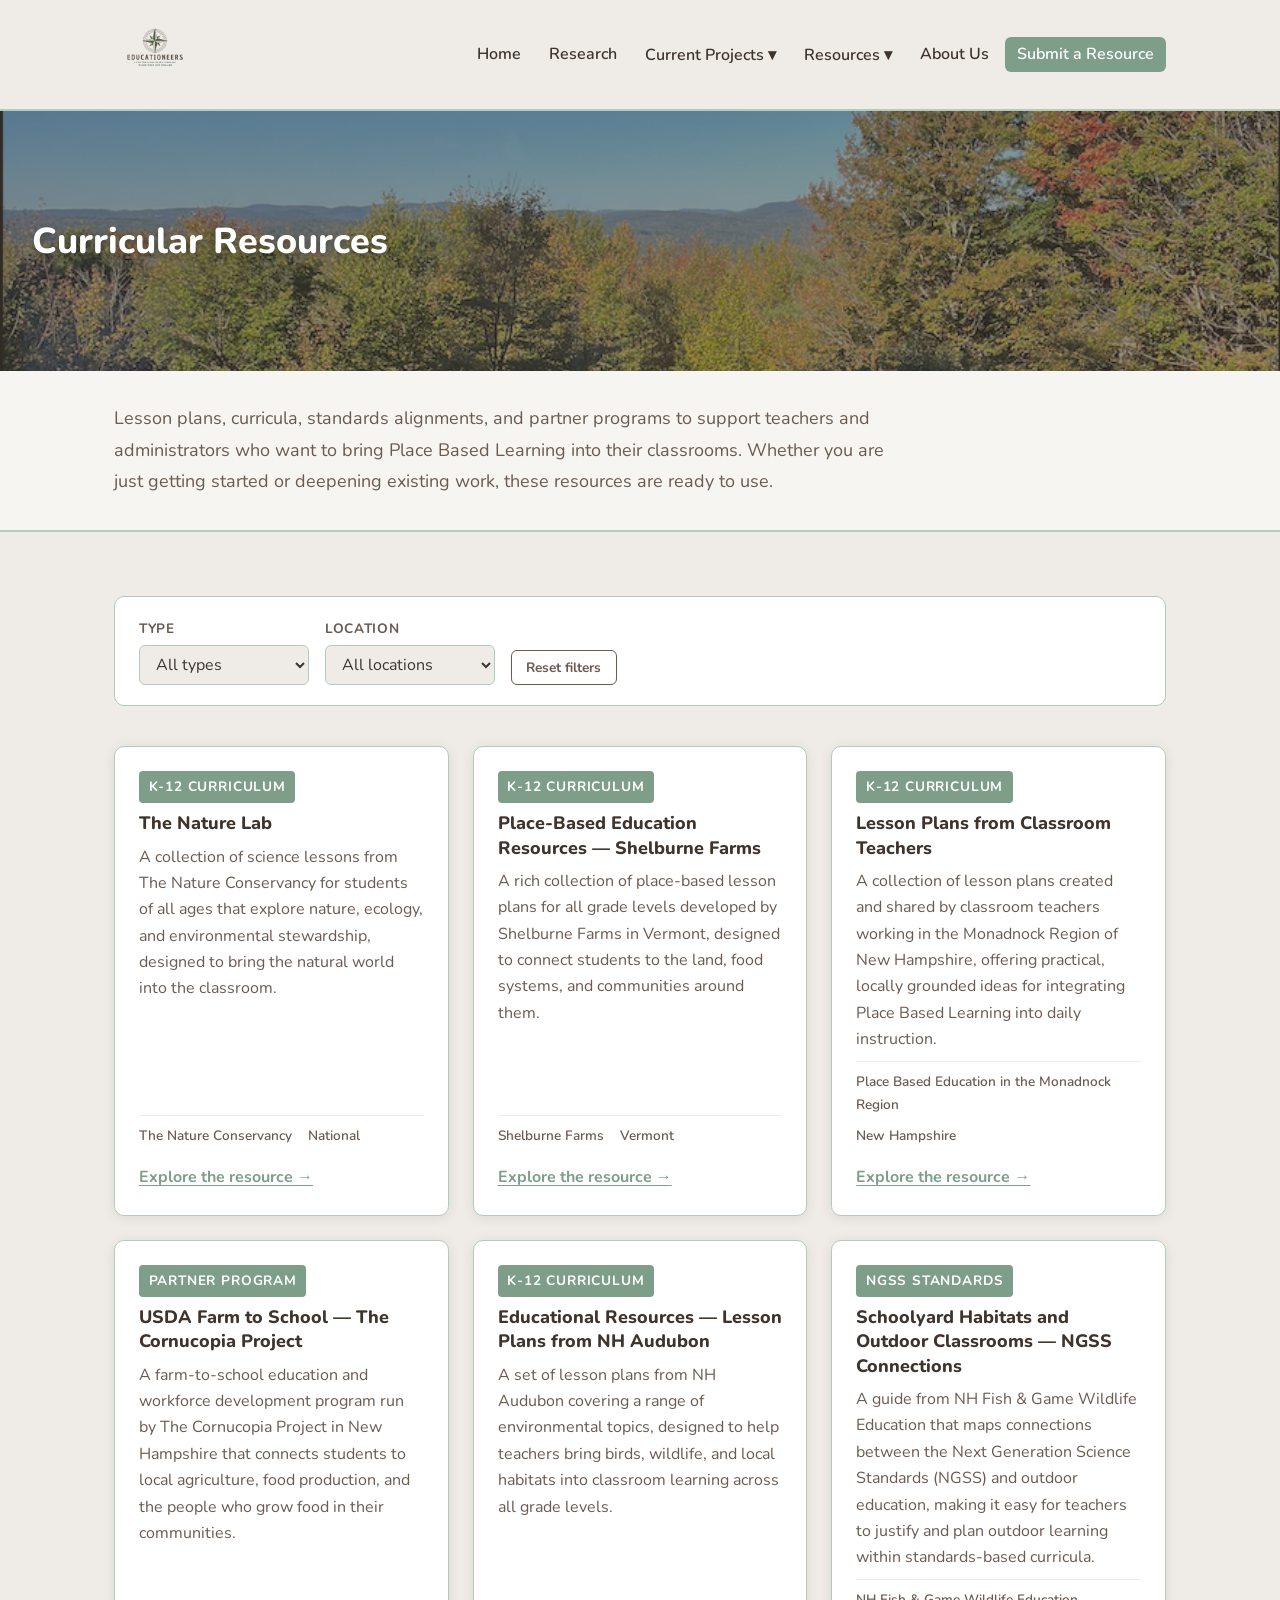
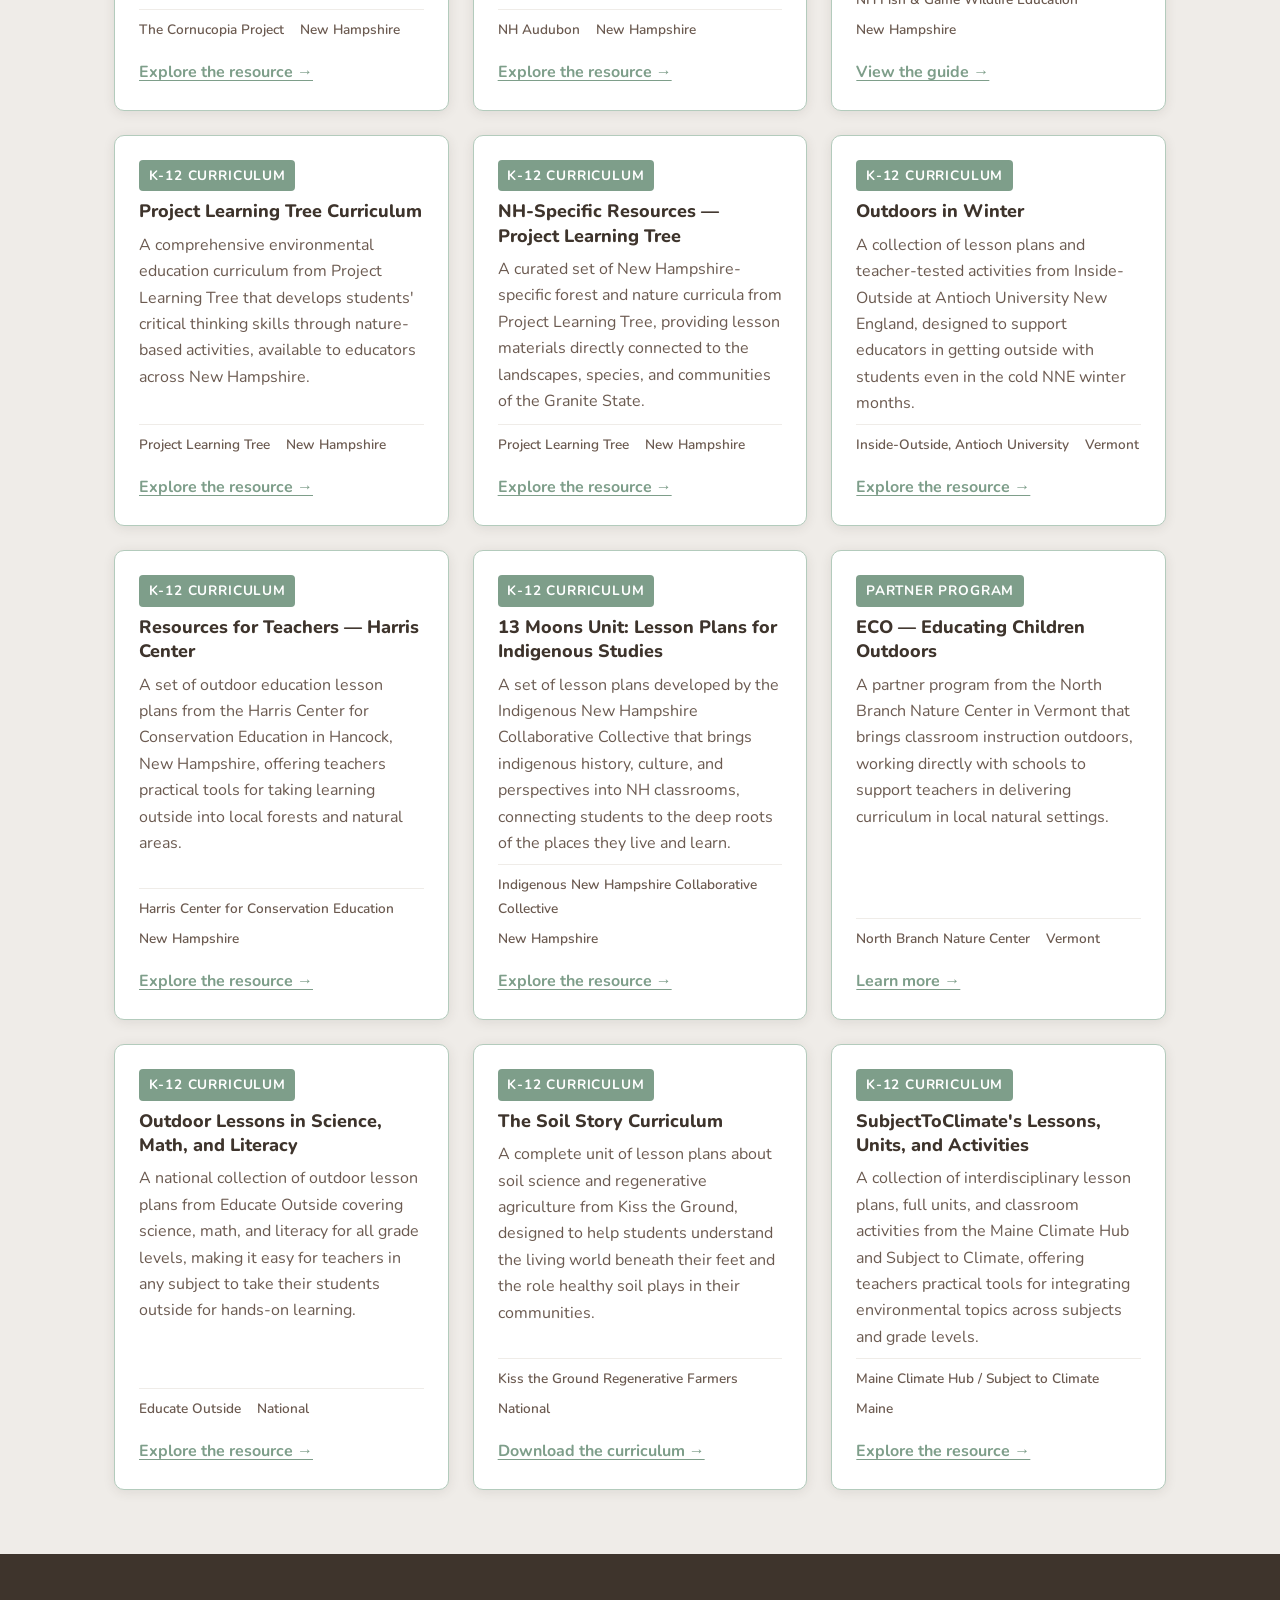
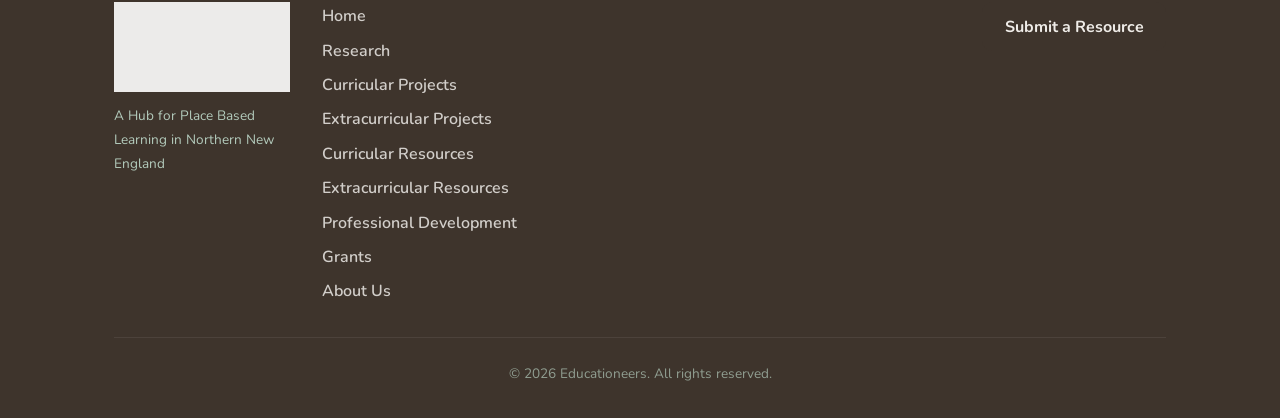
==== curricular-resources.html @ 4ce05ac5 "Launch Educationeers website Complete static site with 10 pages, all content from planning, CSS desi" ====
<!DOCTYPE html>
<html lang="en">
<head>
  <meta charset="UTF-8">
  <meta name="viewport" content="width=device-width, initial-scale=1.0">
  <title>Curricular Resources — Educationeers</title>
  <meta name="description" content="Curricula, lesson plans, partner programs, and standards resources for teachers and administrators bringing Place Based Learning into their schools.">
  <link rel="stylesheet" href="css/styles.css">
</head>
<body>

  <nav class="site-nav">
    <div class="container nav-inner">
      <a href="index.html" class="nav-logo"><img src="images/logo.png" alt="Educationeers logo"></a>
      <ul class="nav-links" role="list">
        <li><a href="index.html">Home</a></li>
        <li><a href="research.html">Research</a></li>
        <li class="nav-dropdown">
          <button aria-haspopup="true">Current Projects ▾</button>
          <ul class="dropdown-menu" role="list">
            <li><a href="curricular-projects.html">Curricular Projects</a></li>
            <li><a href="extracurricular-projects.html">Extracurricular Projects</a></li>
          </ul>
        </li>
        <li class="nav-dropdown">
          <button aria-haspopup="true">Resources ▾</button>
          <ul class="dropdown-menu" role="list">
            <li><a href="curricular-resources.html">Curricular Resources</a></li>
            <li><a href="extracurricular-resources.html">Extracurricular Resources</a></li>
            <li><a href="professional-development.html">Professional Development</a></li>
            <li><a href="grants.html">Grants</a></li>
          </ul>
        </li>
        <li><a href="about.html">About Us</a></li>
        <li><a href="https://docs.google.com/forms/d/e/1FAIpQLSfaMUXRs_eb4eyFwrPAUzE-ExH7sqrETsNeq6ZsvdpuLi2Y7g/viewform" target="_blank" class="nav-submit">Submit a Resource</a></li>
      </ul>
      <button class="nav-hamburger" aria-label="Open menu"><span></span><span></span><span></span></button>
    </div>
    <div class="container"><nav class="mobile-nav">
      <a href="index.html">Home</a><a href="research.html">Research</a>
      <a href="curricular-projects.html">Curricular Projects</a><a href="extracurricular-projects.html">Extracurricular Projects</a>
      <a href="curricular-resources.html">Curricular Resources</a><a href="extracurricular-resources.html">Extracurricular Resources</a>
      <a href="professional-development.html">Professional Development</a><a href="grants.html">Grants</a>
      <a href="about.html">About Us</a><a href="https://docs.google.com/forms/d/e/1FAIpQLSfaMUXRs_eb4eyFwrPAUzE-ExH7sqrETsNeq6ZsvdpuLi2Y7g/viewform" target="_blank">Submit a Resource</a>
    </nav></div>
  </nav>

  <div class="page-hero">
    <img src="images/header-fall.jpg" alt="NNE fall foliage and mountains" class="page-hero-img">
    <div class="page-hero-overlay"><h1 class="page-hero-title">Curricular Resources</h1></div>
  </div>

  <div class="page-intro">
    <div class="container">
      <p>Lesson plans, curricula, standards alignments, and partner programs to support teachers and administrators who want to bring Place Based Learning into their classrooms. Whether you are just getting started or deepening existing work, these resources are ready to use.</p>
    </div>
  </div>

  <section class="section">
    <div class="container">

      <div class="filters">
        <div class="filter-group">
          <label for="filter-type">Type</label>
          <select id="filter-type" data-filter="type">
            <option value="">All types</option>
            <option value="k-12 curriculum">K-12 Curriculum</option>
            <option value="k-12 partner">Partner Program</option>
            <option value="ngss">NGSS Standards</option>
          </select>
        </div>
        <div class="filter-group">
          <label for="filter-location">Location</label>
          <select id="filter-location" data-filter="location">
            <option value="">All locations</option>
            <option value="me">Maine</option>
            <option value="nh">New Hampshire</option>
            <option value="vt">Vermont</option>
            <option value="national">National</option>
          </select>
        </div>
        <button class="filter-reset">Reset filters</button>
      </div>

      <div class="no-results">No resources match your filters. Try resetting.</div>

      <div class="cards-grid">

        <article class="card" data-filters='{"type":"k-12 curriculum","location":"national"}'>
          <span class="card-tag">K-12 Curriculum</span>
          <h2 class="card-title">The Nature Lab</h2>
          <p class="card-summary">A collection of science lessons from The Nature Conservancy for students of all ages that explore nature, ecology, and environmental stewardship, designed to bring the natural world into the classroom.</p>
          <div class="card-meta"><span>The Nature Conservancy</span><span>National</span></div>
          <a href="https://www.nature.org/en-us/about-us/who-we-are/how-we-work/youth-engagement/nature-lab/" target="_blank" class="card-link">Explore the resource →</a>
        </article>

        <article class="card" data-filters='{"type":"k-12 curriculum","location":"vt"}'>
          <span class="card-tag">K-12 Curriculum</span>
          <h2 class="card-title">Place-Based Education Resources — Shelburne Farms</h2>
          <p class="card-summary">A rich collection of place-based lesson plans for all grade levels developed by Shelburne Farms in Vermont, designed to connect students to the land, food systems, and communities around them.</p>
          <div class="card-meta"><span>Shelburne Farms</span><span>Vermont</span></div>
          <a href="https://shelburnefarms.org/educators/resources/resource-topics/place-based-education" target="_blank" class="card-link">Explore the resource →</a>
        </article>

        <article class="card" data-filters='{"type":"k-12 curriculum","location":"nh"}'>
          <span class="card-tag">K-12 Curriculum</span>
          <h2 class="card-title">Lesson Plans from Classroom Teachers</h2>
          <p class="card-summary">A collection of lesson plans created and shared by classroom teachers working in the Monadnock Region of New Hampshire, offering practical, locally grounded ideas for integrating Place Based Learning into daily instruction.</p>
          <div class="card-meta"><span>Place Based Education in the Monadnock Region</span><span>New Hampshire</span></div>
          <a href="https://monadnockpbe.weebly.com/from-classroom-teachers.html" target="_blank" class="card-link">Explore the resource →</a>
        </article>

        <article class="card" data-filters='{"type":"k-12 partner","location":"nh"}'>
          <span class="card-tag">Partner Program</span>
          <h2 class="card-title">USDA Farm to School — The Cornucopia Project</h2>
          <p class="card-summary">A farm-to-school education and workforce development program run by The Cornucopia Project in New Hampshire that connects students to local agriculture, food production, and the people who grow food in their communities.</p>
          <div class="card-meta"><span>The Cornucopia Project</span><span>New Hampshire</span></div>
          <a href="https://cornucopiaproject.org/usda-farm-to-school/" target="_blank" class="card-link">Explore the resource →</a>
        </article>

        <article class="card" data-filters='{"type":"k-12 curriculum","location":"nh"}'>
          <span class="card-tag">K-12 Curriculum</span>
          <h2 class="card-title">Educational Resources — Lesson Plans from NH Audubon</h2>
          <p class="card-summary">A set of lesson plans from NH Audubon covering a range of environmental topics, designed to help teachers bring birds, wildlife, and local habitats into classroom learning across all grade levels.</p>
          <div class="card-meta"><span>NH Audubon</span><span>New Hampshire</span></div>
          <a href="https://nhaudubon.org/education/educational-resources/" target="_blank" class="card-link">Explore the resource →</a>
        </article>

        <article class="card" data-filters='{"type":"ngss","location":"nh"}'>
          <span class="card-tag">NGSS Standards</span>
          <h2 class="card-title">Schoolyard Habitats and Outdoor Classrooms — NGSS Connections</h2>
          <p class="card-summary">A guide from NH Fish &amp; Game Wildlife Education that maps connections between the Next Generation Science Standards (NGSS) and outdoor education, making it easy for teachers to justify and plan outdoor learning within standards-based curricula.</p>
          <div class="card-meta"><span>NH Fish &amp; Game Wildlife Education</span><span>New Hampshire</span></div>
          <a href="https://www.wildlife.nh.gov/sites/g/files/ehbemt746/files/inline-documents/sonh/ngss-science-standards.pdf" target="_blank" class="card-link">View the guide →</a>
        </article>

        <article class="card" data-filters='{"type":"k-12 curriculum","location":"nh"}'>
          <span class="card-tag">K-12 Curriculum</span>
          <h2 class="card-title">Project Learning Tree Curriculum</h2>
          <p class="card-summary">A comprehensive environmental education curriculum from Project Learning Tree that develops students' critical thinking skills through nature-based activities, available to educators across New Hampshire.</p>
          <div class="card-meta"><span>Project Learning Tree</span><span>New Hampshire</span></div>
          <a href="https://nhplt.org/plt-curriculum/" target="_blank" class="card-link">Explore the resource →</a>
        </article>

        <article class="card" data-filters='{"type":"k-12 curriculum","location":"nh"}'>
          <span class="card-tag">K-12 Curriculum</span>
          <h2 class="card-title">NH-Specific Resources — Project Learning Tree</h2>
          <p class="card-summary">A curated set of New Hampshire-specific forest and nature curricula from Project Learning Tree, providing lesson materials directly connected to the landscapes, species, and communities of the Granite State.</p>
          <div class="card-meta"><span>Project Learning Tree</span><span>New Hampshire</span></div>
          <a href="https://nhplt.org/nh-specific-current-resources/" target="_blank" class="card-link">Explore the resource →</a>
        </article>

        <article class="card" data-filters='{"type":"k-12 curriculum","location":"vt"}'>
          <span class="card-tag">K-12 Curriculum</span>
          <h2 class="card-title">Outdoors in Winter</h2>
          <p class="card-summary">A collection of lesson plans and teacher-tested activities from Inside-Outside at Antioch University New England, designed to support educators in getting outside with students even in the cold NNE winter months.</p>
          <div class="card-meta"><span>Inside-Outside, Antioch University</span><span>Vermont</span></div>
          <a href="https://www.insideoutside.org/outdoors-in-winter" target="_blank" class="card-link">Explore the resource →</a>
        </article>

        <article class="card" data-filters='{"type":"k-12 curriculum","location":"nh"}'>
          <span class="card-tag">K-12 Curriculum</span>
          <h2 class="card-title">Resources for Teachers — Harris Center</h2>
          <p class="card-summary">A set of outdoor education lesson plans from the Harris Center for Conservation Education in Hancock, New Hampshire, offering teachers practical tools for taking learning outside into local forests and natural areas.</p>
          <div class="card-meta"><span>Harris Center for Conservation Education</span><span>New Hampshire</span></div>
          <a href="https://harriscenter.org/programs-and-education/school-programs/teacher-resources" target="_blank" class="card-link">Explore the resource →</a>
        </article>

        <article class="card" data-filters='{"type":"k-12 curriculum","location":"nh"}'>
          <span class="card-tag">K-12 Curriculum</span>
          <h2 class="card-title">13 Moons Unit: Lesson Plans for Indigenous Studies</h2>
          <p class="card-summary">A set of lesson plans developed by the Indigenous New Hampshire Collaborative Collective that brings indigenous history, culture, and perspectives into NH classrooms, connecting students to the deep roots of the places they live and learn.</p>
          <div class="card-meta"><span>Indigenous New Hampshire Collaborative Collective</span><span>New Hampshire</span></div>
          <a href="https://indigenousnh.com/educational-resources/" target="_blank" class="card-link">Explore the resource →</a>
        </article>

        <article class="card" data-filters='{"type":"k-12 partner","location":"vt"}'>
          <span class="card-tag">Partner Program</span>
          <h2 class="card-title">ECO — Educating Children Outdoors</h2>
          <p class="card-summary">A partner program from the North Branch Nature Center in Vermont that brings classroom instruction outdoors, working directly with schools to support teachers in delivering curriculum in local natural settings.</p>
          <div class="card-meta"><span>North Branch Nature Center</span><span>Vermont</span></div>
          <a href="https://northbranchnaturecenter.org/youth-programs/eco" target="_blank" class="card-link">Learn more →</a>
        </article>

        <article class="card" data-filters='{"type":"k-12 curriculum","location":"national"}'>
          <span class="card-tag">K-12 Curriculum</span>
          <h2 class="card-title">Outdoor Lessons in Science, Math, and Literacy</h2>
          <p class="card-summary">A national collection of outdoor lesson plans from Educate Outside covering science, math, and literacy for all grade levels, making it easy for teachers in any subject to take their students outside for hands-on learning.</p>
          <div class="card-meta"><span>Educate Outside</span><span>National</span></div>
          <a href="https://www.educateoutside.com/" target="_blank" class="card-link">Explore the resource →</a>
        </article>

        <article class="card" data-filters='{"type":"k-12 curriculum","location":"national"}'>
          <span class="card-tag">K-12 Curriculum</span>
          <h2 class="card-title">The Soil Story Curriculum</h2>
          <p class="card-summary">A complete unit of lesson plans about soil science and regenerative agriculture from Kiss the Ground, designed to help students understand the living world beneath their feet and the role healthy soil plays in their communities.</p>
          <div class="card-meta"><span>Kiss the Ground Regenerative Farmers</span><span>National</span></div>
          <a href="https://kisstheground.com/wp-content/uploads/2020/04/Soil-Story-Curriculum_200212.pdf" target="_blank" class="card-link">Download the curriculum →</a>
        </article>

        <article class="card" data-filters='{"type":"k-12 curriculum","location":"me"}'>
          <span class="card-tag">K-12 Curriculum</span>
          <h2 class="card-title">SubjectToClimate's Lessons, Units, and Activities</h2>
          <p class="card-summary">A collection of interdisciplinary lesson plans, full units, and classroom activities from the Maine Climate Hub and Subject to Climate, offering teachers practical tools for integrating environmental topics across subjects and grade levels.</p>
          <div class="card-meta"><span>Maine Climate Hub / Subject to Climate</span><span>Maine</span></div>
          <a href="https://maineclimatehub.org/lesson-plans" target="_blank" class="card-link">Explore the resource →</a>
        </article>

      </div>
    </div>
  </section>

  <footer class="site-footer">
    <div class="container">
      <div class="footer-inner">
        <div class="footer-brand"><img src="images/logo.png" alt="Educationeers"><p>A Hub for Place Based Learning in Northern New England</p></div>
        <nav class="footer-nav">
          <a href="index.html">Home</a><a href="research.html">Research</a>
          <a href="curricular-projects.html">Curricular Projects</a><a href="extracurricular-projects.html">Extracurricular Projects</a>
          <a href="curricular-resources.html">Curricular Resources</a><a href="extracurricular-resources.html">Extracurricular Resources</a>
          <a href="professional-development.html">Professional Development</a><a href="grants.html">Grants</a>
          <a href="about.html">About Us</a>
        </nav>
        <div class="footer-right"><a href="https://docs.google.com/forms/d/e/1FAIpQLSfaMUXRs_eb4eyFwrPAUzE-ExH7sqrETsNeq6ZsvdpuLi2Y7g/viewform" target="_blank" class="btn">Submit a Resource</a></div>
      </div>
      <p class="footer-copy">© 2026 Educationeers. All rights reserved.</p>
    </div>
  </footer>
  <script src="js/filters.js"></script>
</body>
</html>
---- css/styles.css ----
@import url('https://fonts.googleapis.com/css2?family=Nunito:wght@400;500;600;700;800&display=swap');

/* ─── Variables ─────────────────────────────────────────────────── */
:root {
  --cream:       #EFECE8;
  --cream-light: #F7F5F2;
  --brown:       #3E342C;
  --brown-mid:   #6B5A50;
  --sage:        #7E9E8A;
  --sage-light:  #B3CBBC;
  --white:       #FFFFFF;

  --font: 'Nunito', sans-serif;

  --text-xs:  0.85rem;
  --text-sm:  1rem;
  --text-md:  1.125rem;
  --text-lg:  1.35rem;
  --text-xl:  1.75rem;
  --text-2xl: 2.25rem;
  --text-3xl: 3rem;

  --radius: 10px;
  --shadow: 0 2px 12px rgba(62, 52, 44, 0.10);
  --shadow-hover: 0 6px 20px rgba(62, 52, 44, 0.18);

  --max-width: 1100px;
  --gap: 2rem;
}

/* ─── Reset ─────────────────────────────────────────────────────── */
*, *::before, *::after { box-sizing: border-box; margin: 0; padding: 0; }
html { scroll-behavior: smooth; }
body {
  font-family: var(--font);
  background-color: var(--cream);
  color: var(--brown);
  font-size: var(--text-md);
  line-height: 1.75;
}
img { max-width: 100%; display: block; }
a { color: var(--brown); text-decoration: none; }
a:hover { color: var(--sage); }
ul { list-style: none; }

/* ─── Utility ───────────────────────────────────────────────────── */
.container {
  max-width: var(--max-width);
  margin: 0 auto;
  padding: 0 1.5rem;
}
.section { padding: 4rem 0; }
.section-title {
  font-size: var(--text-2xl);
  font-weight: 800;
  margin-bottom: 0.5rem;
}
.section-subtitle {
  font-size: var(--text-md);
  color: var(--brown-mid);
  margin-bottom: 2.5rem;
  max-width: 60ch;
}

/* ─── Buttons ───────────────────────────────────────────────────── */
.btn {
  display: inline-block;
  background-color: var(--brown);
  color: var(--cream);
  padding: 0.65rem 1.4rem;
  border-radius: var(--radius);
  font-family: var(--font);
  font-size: var(--text-sm);
  font-weight: 700;
  border: none;
  cursor: pointer;
  transition: background 0.2s, transform 0.15s;
  text-decoration: none;
}
.btn:hover { background-color: var(--sage); color: var(--white); transform: translateY(-1px); }
.btn-outline {
  background: transparent;
  border: 2px solid var(--brown);
  color: var(--brown);
}
.btn-outline:hover { background: var(--brown); color: var(--cream); }

/* ─── Navigation ────────────────────────────────────────────────── */
.site-nav {
  background-color: var(--cream);
  border-bottom: 2px solid var(--sage-light);
  padding: 0.75rem 0;
}
.nav-inner {
  display: flex;
  align-items: center;
  justify-content: space-between;
  gap: 1rem;
}
.nav-logo img {
  height: 85px;
  width: auto;
}
.nav-links {
  display: flex;
  align-items: center;
  gap: 0.25rem;
  flex-wrap: wrap;
}
.nav-links a,
.nav-links button {
  font-family: var(--font);
  font-size: var(--text-sm);
  font-weight: 600;
  color: var(--brown);
  background: none;
  border: none;
  cursor: pointer;
  padding: 0.4rem 0.75rem;
  border-radius: 6px;
  transition: background 0.15s, color 0.15s;
  white-space: nowrap;
}
.nav-links a:hover,
.nav-links button:hover {
  background: var(--sage-light);
  color: var(--brown);
}
.nav-links a.active { color: var(--sage); }
.nav-submit {
  background-color: var(--sage) !important;
  color: var(--white) !important;
  border-radius: 6px;
}
.nav-submit:hover { background-color: var(--brown) !important; }

/* Dropdown */
.nav-dropdown { position: relative; }
.dropdown-menu {
  display: none;
  position: absolute;
  top: calc(100% + 0.5rem);
  left: 0;
  background: var(--white);
  border: 1.5px solid var(--sage-light);
  border-radius: var(--radius);
  box-shadow: var(--shadow);
  min-width: 220px;
  z-index: 100;
  padding: 0.5rem 0;
}
.dropdown-menu a {
  display: block;
  padding: 0.55rem 1.25rem;
  font-size: var(--text-sm);
  font-weight: 600;
  color: var(--brown);
}
.dropdown-menu a:hover { background: var(--cream); }
.nav-dropdown:hover .dropdown-menu,
.nav-dropdown:focus-within .dropdown-menu { display: block; }

/* Hamburger */
.nav-hamburger {
  display: none;
  flex-direction: column;
  gap: 5px;
  background: none;
  border: none;
  cursor: pointer;
  padding: 0.25rem;
}
.nav-hamburger span {
  display: block;
  width: 26px;
  height: 3px;
  background: var(--brown);
  border-radius: 3px;
  transition: 0.3s;
}
.mobile-nav {
  display: none;
  flex-direction: column;
  gap: 0.25rem;
  padding: 1rem 1.5rem;
  background: var(--cream);
  border-top: 1px solid var(--sage-light);
}
.mobile-nav a {
  font-size: var(--text-sm);
  font-weight: 600;
  padding: 0.4rem 0;
  color: var(--brown);
  border-bottom: 1px solid var(--sage-light);
}
.mobile-nav a:last-child { border-bottom: none; }
.mobile-nav.open { display: flex; }

/* ─── Hero ──────────────────────────────────────────────────────── */
.hero {
  position: relative;
  width: 100%;
  height: 520px;
  overflow: hidden;
}
.hero-img {
  width: 100%;
  height: 100%;
  object-fit: cover;
  object-position: center;
  display: block;
}
.hero-overlay {
  position: absolute;
  inset: 0;
  background: linear-gradient(to bottom, rgba(62,52,44,0.25) 0%, rgba(62,52,44,0.55) 100%);
  display: flex;
  align-items: flex-end;
  padding: 2.5rem 2rem;
}
.hero-title {
  color: var(--white);
  font-size: var(--text-3xl);
  font-weight: 800;
  line-height: 1.2;
  max-width: 750px;
  text-shadow: 0 2px 8px rgba(0,0,0,0.35);
}

/* ─── Mission ───────────────────────────────────────────────────── */
.mission {
  background: var(--cream-light);
  border-bottom: 2px solid var(--sage-light);
  padding: 3rem 0;
  text-align: center;
}
.mission p {
  font-size: var(--text-lg);
  line-height: 1.8;
  max-width: 72ch;
  margin: 0 auto;
  color: var(--brown);
}

/* ─── Home Cards ────────────────────────────────────────────────── */
.home-cards { background: var(--cream); }
.home-cards-grid {
  display: grid;
  grid-template-columns: repeat(3, 1fr);
  gap: var(--gap);
}
.home-card {
  background: var(--white);
  border: 2px solid var(--sage-light);
  border-radius: var(--radius);
  padding: 2rem 1.75rem;
  box-shadow: var(--shadow);
  transition: box-shadow 0.2s, transform 0.2s;
}
.home-card:hover { box-shadow: var(--shadow-hover); transform: translateY(-3px); }
.home-card h3 {
  font-size: var(--text-xl);
  font-weight: 800;
  margin-bottom: 1rem;
  color: var(--brown);
}
.home-card-links { display: flex; flex-direction: column; gap: 0.4rem; }
.home-card-links a {
  font-size: var(--text-sm);
  font-weight: 600;
  color: var(--sage);
  padding: 0.3rem 0;
  border-bottom: 1px solid var(--cream);
  transition: color 0.15s;
}
.home-card-links a:hover { color: var(--brown); }

/* ─── Submit Section ────────────────────────────────────────────── */
.submit-section {
  background: var(--brown);
  color: var(--cream);
  text-align: center;
  padding: 4rem 0;
}
.submit-section h2 { font-size: var(--text-2xl); font-weight: 800; margin-bottom: 1rem; color: var(--cream); }
.submit-section p { font-size: var(--text-md); margin-bottom: 2rem; color: var(--sage-light); max-width: 55ch; margin-left: auto; margin-right: auto; }
.submit-section .btn { background: var(--sage); color: var(--white); }
.submit-section .btn:hover { background: var(--cream); color: var(--brown); }

/* ─── Page Hero (inner pages) ───────────────────────────────────── */
.page-hero {
  position: relative;
  width: 100%;
  height: 260px;
  overflow: hidden;
}
.page-hero-img {
  width: 100%;
  height: 100%;
  object-fit: cover;
  object-position: center 40%;
}
.page-hero-overlay {
  position: absolute;
  inset: 0;
  background: rgba(62,52,44,0.50);
  display: flex;
  align-items: center;
  padding: 0 2rem;
}
.page-hero-title {
  color: var(--white);
  font-size: var(--text-2xl);
  font-weight: 800;
  text-shadow: 0 2px 6px rgba(0,0,0,0.3);
}
.page-intro {
  background: var(--cream-light);
  border-bottom: 2px solid var(--sage-light);
  padding: 2rem 0;
}
.page-intro p {
  font-size: var(--text-md);
  max-width: 72ch;
  color: var(--brown-mid);
}

/* ─── Filters ───────────────────────────────────────────────────── */
.filters {
  display: flex;
  flex-wrap: wrap;
  gap: 1rem;
  align-items: flex-end;
  margin-bottom: 2.5rem;
  padding: 1.25rem 1.5rem;
  background: var(--white);
  border: 1.5px solid var(--sage-light);
  border-radius: var(--radius);
}
.filter-group { display: flex; flex-direction: column; gap: 0.3rem; }
.filter-group label {
  font-size: var(--text-xs);
  font-weight: 700;
  text-transform: uppercase;
  letter-spacing: 0.05em;
  color: var(--brown-mid);
}
.filter-group select {
  font-family: var(--font);
  font-size: var(--text-sm);
  color: var(--brown);
  background: var(--cream);
  border: 1.5px solid var(--sage-light);
  border-radius: 6px;
  padding: 0.45rem 0.75rem;
  cursor: pointer;
  min-width: 170px;
}
.filter-group select:focus { outline: none; border-color: var(--sage); }
.filter-reset {
  background: none;
  border: 1.5px solid var(--brown-mid);
  color: var(--brown-mid);
  font-family: var(--font);
  font-size: var(--text-xs);
  font-weight: 700;
  padding: 0.45rem 0.9rem;
  border-radius: 6px;
  cursor: pointer;
  align-self: flex-end;
  transition: background 0.15s, color 0.15s;
}
.filter-reset:hover { background: var(--brown); color: var(--cream); border-color: var(--brown); }
.no-results {
  display: none;
  text-align: center;
  padding: 3rem;
  color: var(--brown-mid);
  font-size: var(--text-lg);
}

/* ─── Cards Grid ────────────────────────────────────────────────── */
.cards-grid {
  display: grid;
  grid-template-columns: repeat(auto-fill, minmax(300px, 1fr));
  gap: 1.5rem;
}
.card {
  background: var(--white);
  border: 1.5px solid var(--sage-light);
  border-radius: var(--radius);
  padding: 1.5rem;
  box-shadow: var(--shadow);
  display: flex;
  flex-direction: column;
  gap: 0.5rem;
  transition: box-shadow 0.2s, transform 0.2s;
}
.card:hover { box-shadow: var(--shadow-hover); transform: translateY(-2px); }
.card-tag {
  display: inline-block;
  font-size: var(--text-xs);
  font-weight: 700;
  text-transform: uppercase;
  letter-spacing: 0.06em;
  color: var(--white);
  background: var(--sage);
  padding: 0.25rem 0.6rem;
  border-radius: 4px;
  align-self: flex-start;
}
.card-title {
  font-size: var(--text-md);
  font-weight: 800;
  line-height: 1.35;
  color: var(--brown);
}
.card-summary {
  font-size: var(--text-sm);
  color: var(--brown-mid);
  line-height: 1.65;
  flex: 1;
}
.card-meta {
  display: flex;
  flex-wrap: wrap;
  gap: 0.4rem 1rem;
  font-size: var(--text-xs);
  color: var(--brown-mid);
  font-weight: 600;
  padding-top: 0.5rem;
  border-top: 1px solid var(--cream);
}
.card-link {
  display: inline-block;
  margin-top: 0.5rem;
  font-size: var(--text-sm);
  font-weight: 700;
  color: var(--sage);
  text-decoration: underline;
  text-underline-offset: 3px;
}
.card-link:hover { color: var(--brown); }
.card-amount {
  font-size: var(--text-sm);
  font-weight: 700;
  color: var(--brown);
  background: var(--cream);
  padding: 0.2rem 0.6rem;
  border-radius: 4px;
  align-self: flex-start;
}
.card[hidden] { display: none; }

/* ─── About Page ────────────────────────────────────────────────── */
.about-content {
  max-width: 680px;
  font-size: var(--text-md);
  line-height: 1.85;
}
.about-content p { margin-bottom: 1.5rem; }
.about-content a { color: var(--sage); font-weight: 700; text-decoration: underline; }
.about-content a:hover { color: var(--brown); }

/* ─── 404 Page ──────────────────────────────────────────────────── */
.not-found {
  text-align: center;
  padding: 6rem 1.5rem;
}
.not-found .compass { font-size: 5rem; margin-bottom: 1.5rem; }
.not-found h1 { font-size: var(--text-3xl); font-weight: 800; margin-bottom: 1rem; }
.not-found p { font-size: var(--text-lg); color: var(--brown-mid); margin-bottom: 2rem; max-width: 45ch; margin-left: auto; margin-right: auto; }

/* ─── Footer ────────────────────────────────────────────────────── */
.site-footer {
  background: var(--brown);
  color: var(--cream-light);
  padding: 3rem 0 2rem;
}
.footer-inner {
  display: grid;
  grid-template-columns: auto 1fr auto;
  gap: 2rem;
  align-items: start;
}
.footer-brand { display: flex; flex-direction: column; gap: 0.75rem; }
.footer-brand img { height: 90px; width: auto; filter: brightness(0) invert(1); opacity: 0.9; }
.footer-brand p {
  font-size: var(--text-xs);
  color: var(--sage-light);
  max-width: 22ch;
}
.footer-nav { display: flex; flex-direction: column; gap: 0.4rem; }
.footer-nav a {
  font-size: var(--text-sm);
  font-weight: 600;
  color: var(--cream-light);
  opacity: 0.8;
  transition: opacity 0.15s;
}
.footer-nav a:hover { opacity: 1; color: var(--sage-light); }
.footer-right { text-align: right; }
.footer-right .btn { margin-bottom: 1rem; }
.footer-copy {
  font-size: var(--text-xs);
  color: var(--sage-light);
  opacity: 0.7;
  margin-top: 2rem;
  padding-top: 1.5rem;
  border-top: 1px solid rgba(255,255,255,0.1);
  text-align: center;
}

/* ─── Responsive ────────────────────────────────────────────────── */
@media (max-width: 900px) {
  .home-cards-grid { grid-template-columns: 1fr; }
  .footer-inner { grid-template-columns: 1fr 1fr; }
  .footer-right { text-align: left; }
}
@media (max-width: 700px) {
  .hero { height: 380px; }
  .hero-title { font-size: var(--text-2xl); }
  .nav-links { display: none; }
  .nav-hamburger { display: flex; }
  .cards-grid { grid-template-columns: 1fr; }
  .footer-inner { grid-template-columns: 1fr; }
  .filters { flex-direction: column; }
  .filter-group select { min-width: 100%; }
}
@media (max-width: 480px) {
  .hero-title { font-size: var(--text-xl); }
  .section-title { font-size: var(--text-xl); }
}
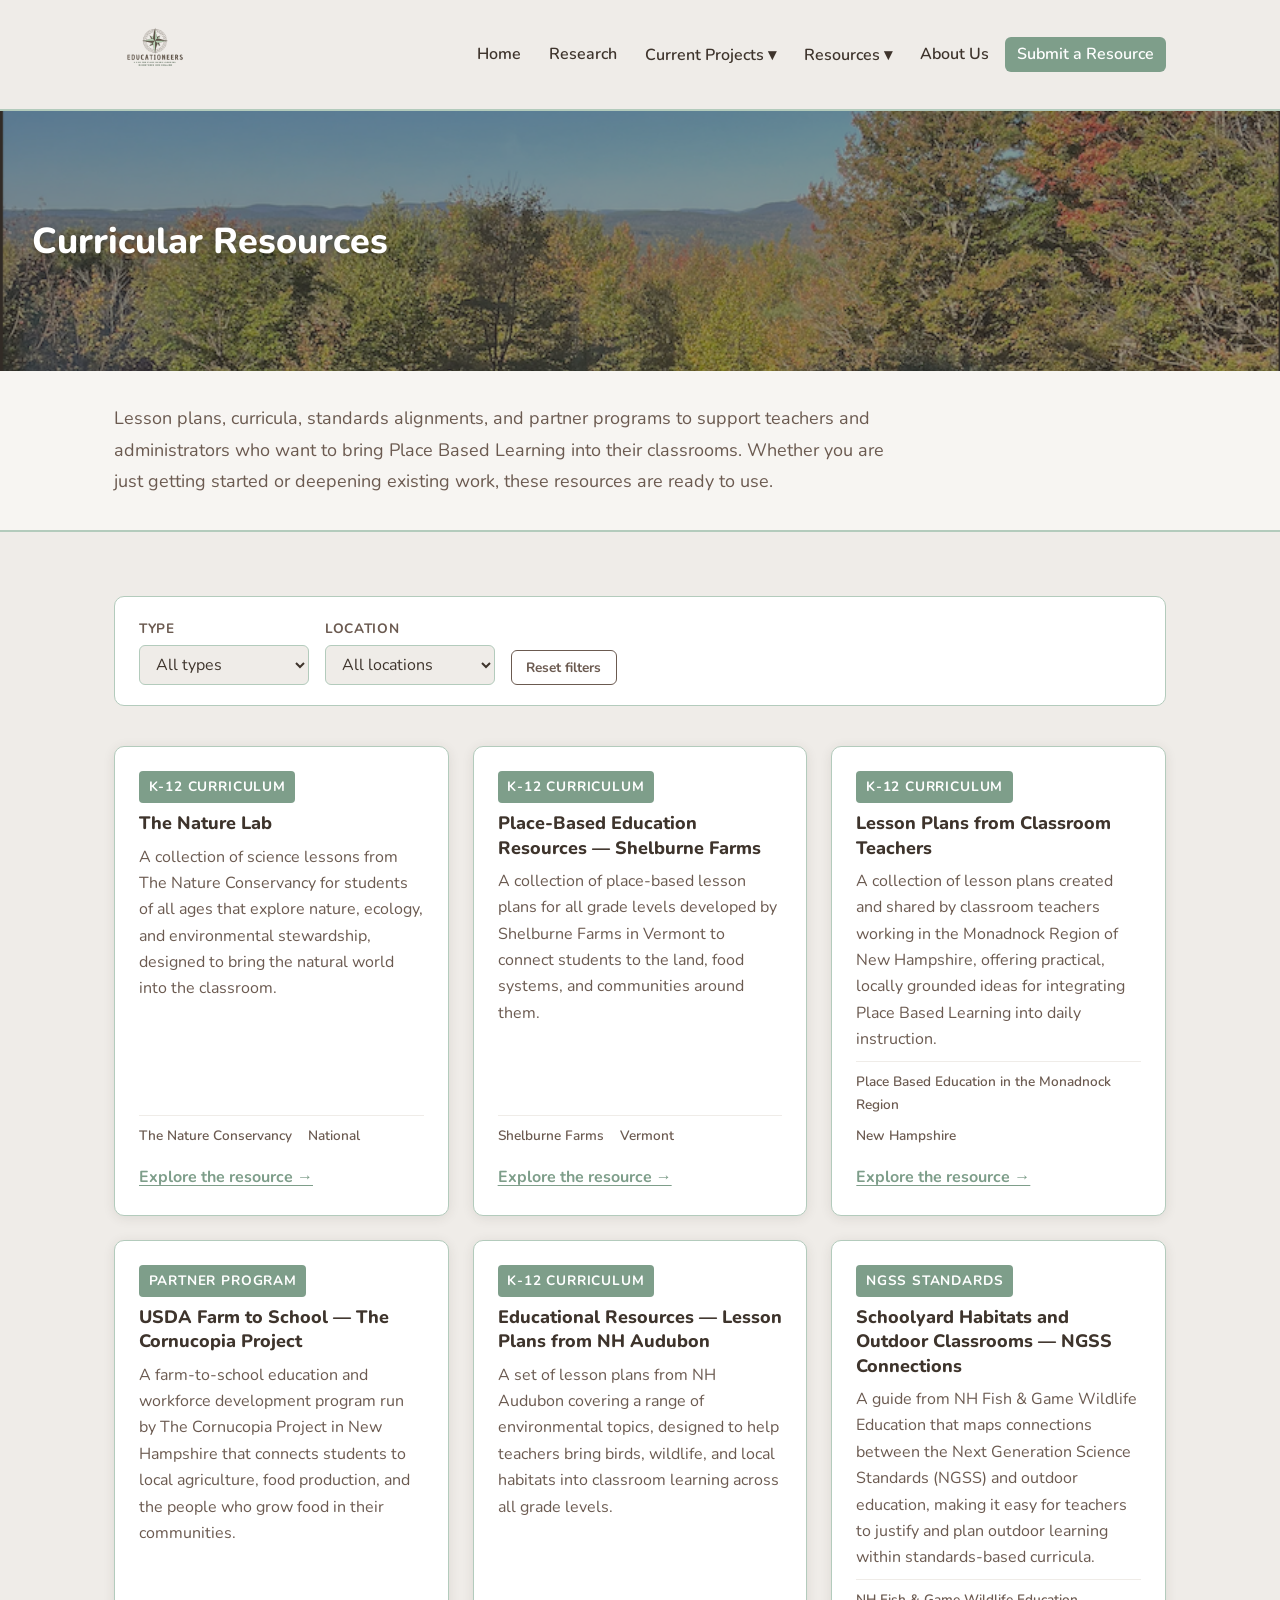
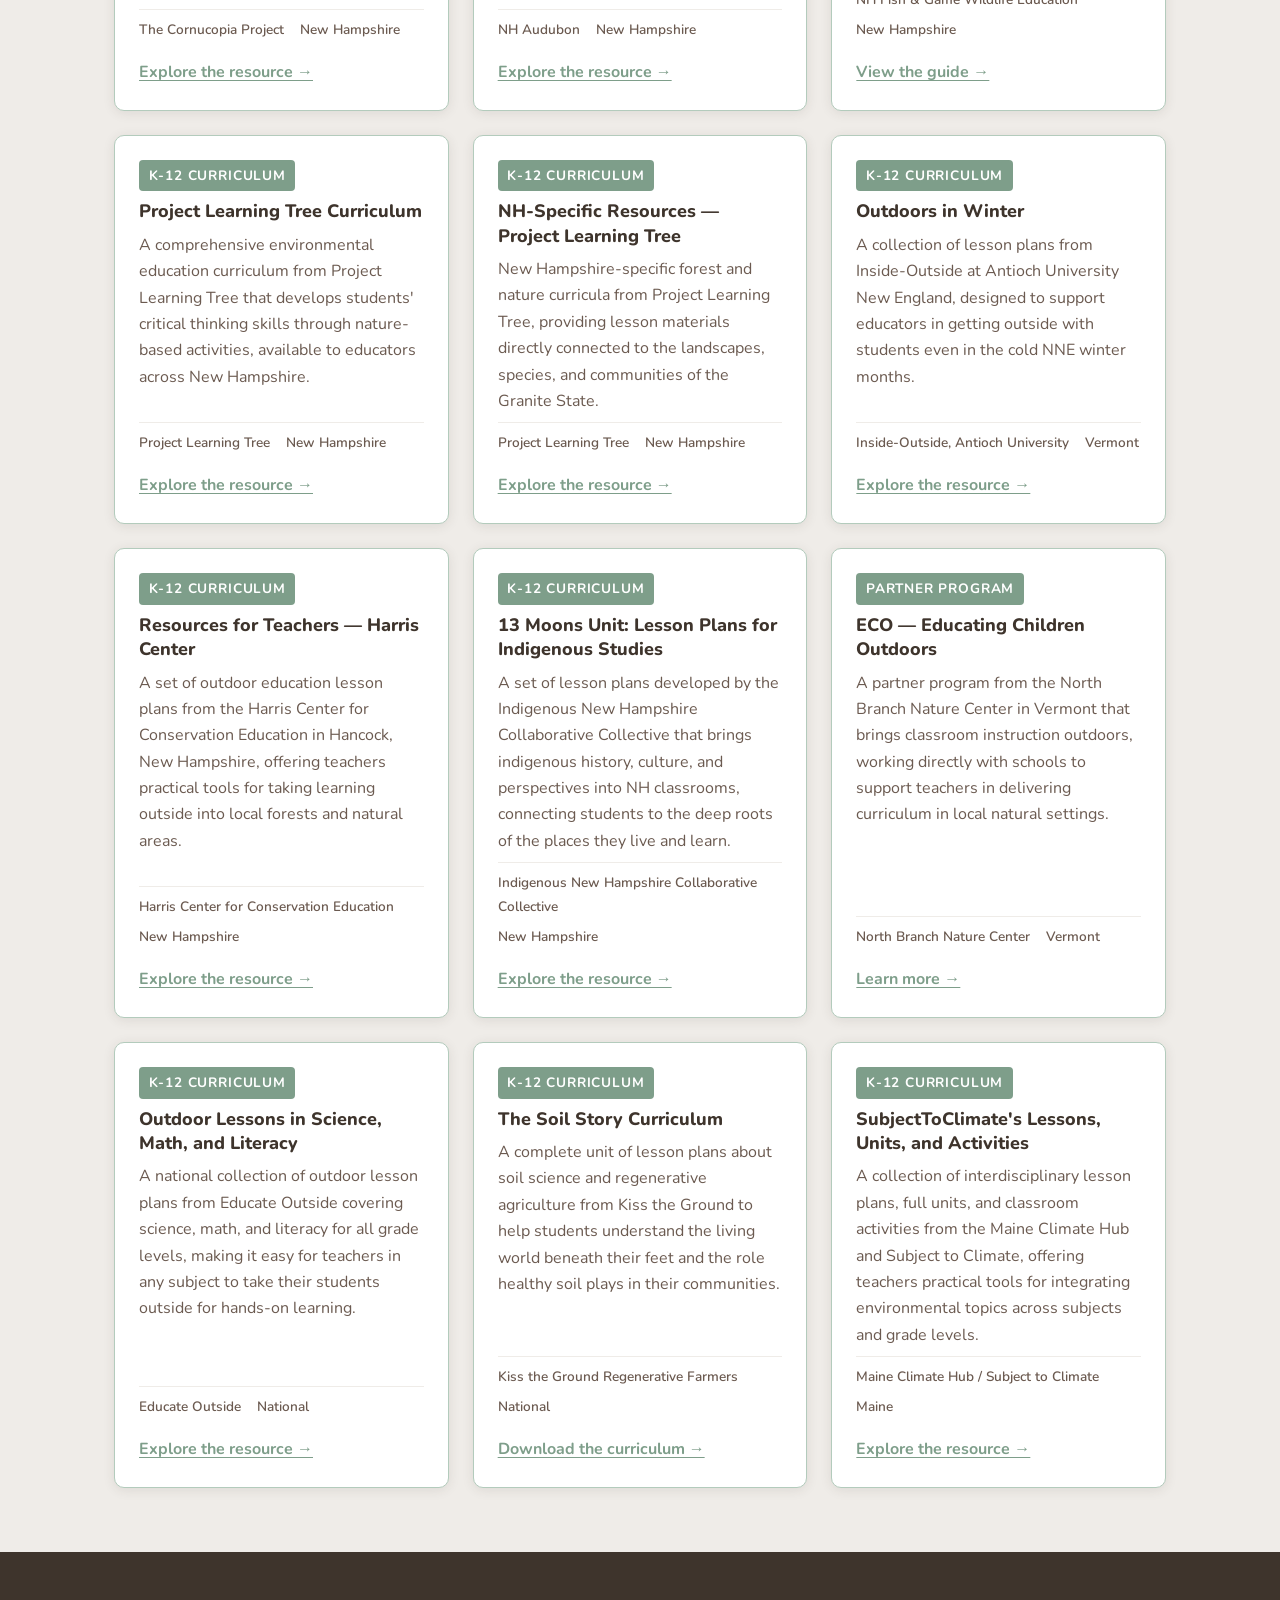
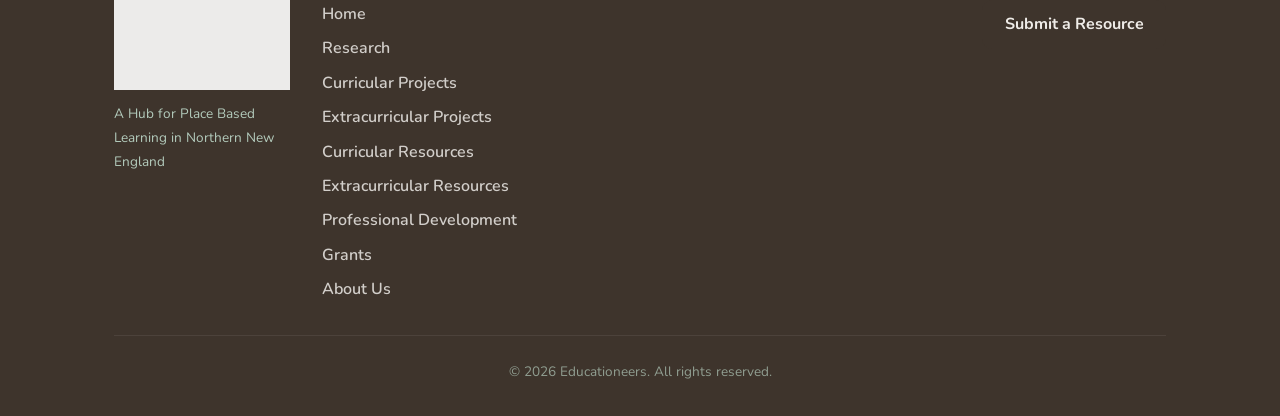
==== commit b42fa764: "update text" ====
--- a/curricular-resources.html
+++ b/curricular-resources.html
@@ -97,7 +97,7 @@
         <article class="card" data-filters='{"type":"k-12 curriculum","location":"vt"}'>
           <span class="card-tag">K-12 Curriculum</span>
           <h2 class="card-title">Place-Based Education Resources — Shelburne Farms</h2>
-          <p class="card-summary">A rich collection of place-based lesson plans for all grade levels developed by Shelburne Farms in Vermont, designed to connect students to the land, food systems, and communities around them.</p>
+          <p class="card-summary">A collection of place-based lesson plans for all grade levels developed by Shelburne Farms in Vermont to connect students to the land, food systems, and communities around them.</p>
           <div class="card-meta"><span>Shelburne Farms</span><span>Vermont</span></div>
           <a href="https://shelburnefarms.org/educators/resources/resource-topics/place-based-education" target="_blank" class="card-link">Explore the resource →</a>
         </article>
@@ -145,7 +145,7 @@
         <article class="card" data-filters='{"type":"k-12 curriculum","location":"nh"}'>
           <span class="card-tag">K-12 Curriculum</span>
           <h2 class="card-title">NH-Specific Resources — Project Learning Tree</h2>
-          <p class="card-summary">A curated set of New Hampshire-specific forest and nature curricula from Project Learning Tree, providing lesson materials directly connected to the landscapes, species, and communities of the Granite State.</p>
+          <p class="card-summary"> New Hampshire-specific forest and nature curricula from Project Learning Tree, providing lesson materials directly connected to the landscapes, species, and communities of the Granite State.</p>
           <div class="card-meta"><span>Project Learning Tree</span><span>New Hampshire</span></div>
           <a href="https://nhplt.org/nh-specific-current-resources/" target="_blank" class="card-link">Explore the resource →</a>
         </article>
@@ -153,7 +153,7 @@
         <article class="card" data-filters='{"type":"k-12 curriculum","location":"vt"}'>
           <span class="card-tag">K-12 Curriculum</span>
           <h2 class="card-title">Outdoors in Winter</h2>
-          <p class="card-summary">A collection of lesson plans and teacher-tested activities from Inside-Outside at Antioch University New England, designed to support educators in getting outside with students even in the cold NNE winter months.</p>
+          <p class="card-summary">A collection of lesson plans from Inside-Outside at Antioch University New England, designed to support educators in getting outside with students even in the cold NNE winter months.</p>
           <div class="card-meta"><span>Inside-Outside, Antioch University</span><span>Vermont</span></div>
           <a href="https://www.insideoutside.org/outdoors-in-winter" target="_blank" class="card-link">Explore the resource →</a>
         </article>
@@ -193,7 +193,7 @@
         <article class="card" data-filters='{"type":"k-12 curriculum","location":"national"}'>
           <span class="card-tag">K-12 Curriculum</span>
           <h2 class="card-title">The Soil Story Curriculum</h2>
-          <p class="card-summary">A complete unit of lesson plans about soil science and regenerative agriculture from Kiss the Ground, designed to help students understand the living world beneath their feet and the role healthy soil plays in their communities.</p>
+          <p class="card-summary">A complete unit of lesson plans about soil science and regenerative agriculture from Kiss the Ground to help students understand the living world beneath their feet and the role healthy soil plays in their communities.</p>
           <div class="card-meta"><span>Kiss the Ground Regenerative Farmers</span><span>National</span></div>
           <a href="https://kisstheground.com/wp-content/uploads/2020/04/Soil-Story-Curriculum_200212.pdf" target="_blank" class="card-link">Download the curriculum →</a>
         </article>
